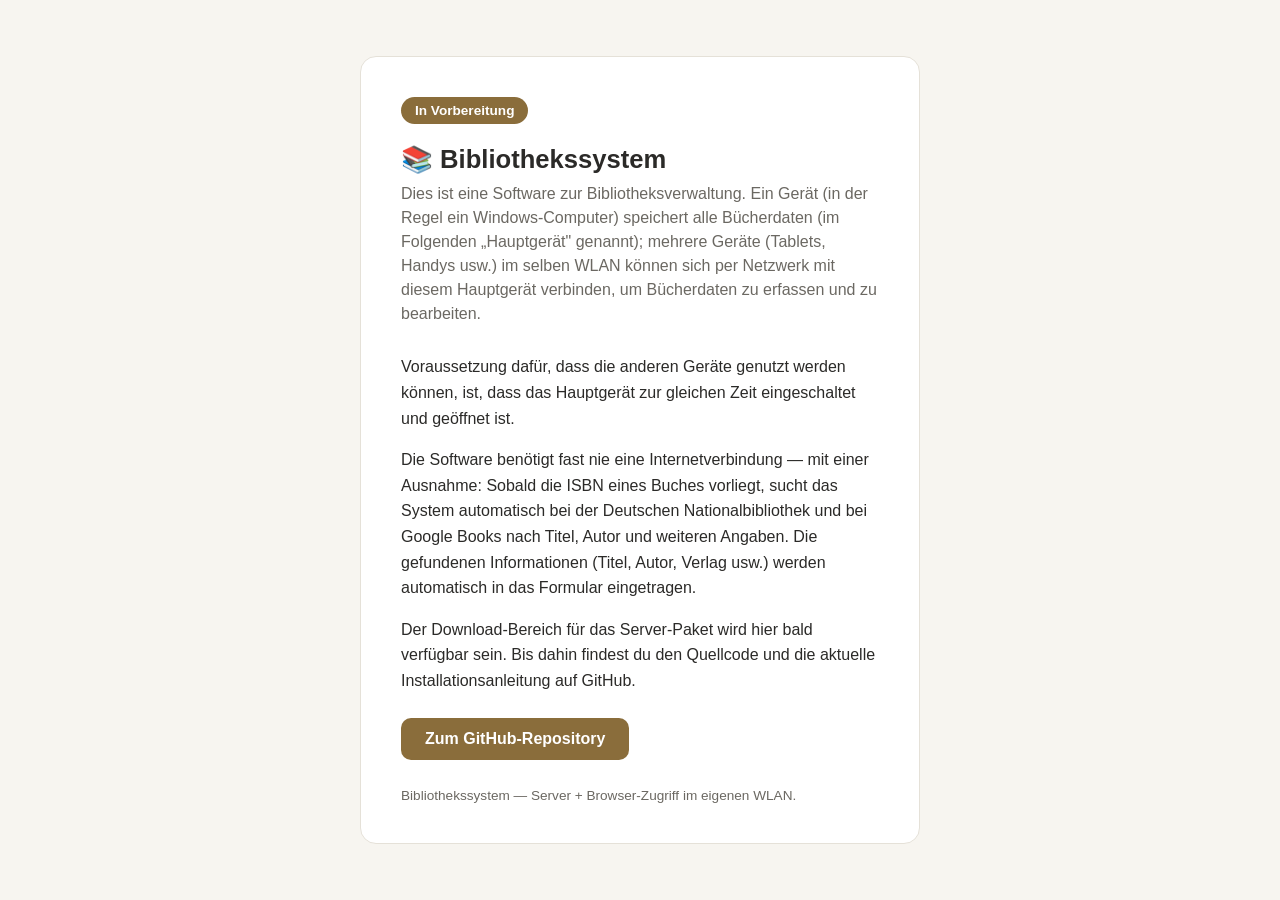
==== landing/index.html @ 5a50552d "Rewrite landing page copy per user's exact wording Clarifies host/client model (Hauptgerät must stay" ====
<!DOCTYPE html>
<html lang="de">
<head>
<meta charset="UTF-8">
<meta name="viewport" content="width=device-width, initial-scale=1.0">
<title>Bibliothekssystem</title>
<style>
  :root {
    color-scheme: light dark;
    --bg: #f7f5f0;
    --card: #ffffff;
    --text: #2b2a28;
    --muted: #6b6862;
    --accent: #8a6d3b;
    --border: #e5e1d8;
  }
  @media (prefers-color-scheme: dark) {
    :root {
      --bg: #1c1b19;
      --card: #26241f;
      --text: #efece5;
      --muted: #a8a49a;
      --accent: #d3a86a;
      --border: #3a372f;
    }
  }
  * { box-sizing: border-box; }
  body {
    margin: 0;
    min-height: 100vh;
    display: flex;
    align-items: center;
    justify-content: center;
    background: var(--bg);
    color: var(--text);
    font-family: -apple-system, "Segoe UI", Roboto, sans-serif;
    padding: 24px;
  }
  .card {
    max-width: 560px;
    width: 100%;
    background: var(--card);
    border: 1px solid var(--border);
    border-radius: 16px;
    padding: 40px;
  }
  h1 {
    margin: 0 0 8px;
    font-size: 1.6rem;
  }
  .sub {
    color: var(--muted);
    margin: 0 0 28px;
    line-height: 1.5;
  }
  .status {
    display: inline-block;
    padding: 6px 14px;
    border-radius: 999px;
    background: var(--accent);
    color: var(--card);
    font-size: 0.85rem;
    font-weight: 600;
    margin-bottom: 20px;
  }
  p { line-height: 1.6; }
  a.btn {
    display: inline-block;
    margin-top: 8px;
    padding: 12px 24px;
    border-radius: 10px;
    background: var(--accent);
    color: var(--card);
    text-decoration: none;
    font-weight: 600;
  }
  footer {
    margin-top: 28px;
    font-size: 0.85rem;
    color: var(--muted);
  }
</style>
</head>
<body>
  <div class="card">
    <span class="status">In Vorbereitung</span>
    <h1>📚 Bibliothekssystem</h1>
    <p class="sub">
      Dies ist eine Software zur Bibliotheksverwaltung. Ein Gerät (in der
      Regel ein Windows-Computer) speichert alle Bücherdaten (im Folgenden
      „Hauptgerät" genannt); mehrere Geräte (Tablets, Handys usw.) im selben
      WLAN können sich per Netzwerk mit diesem Hauptgerät verbinden, um
      Bücherdaten zu erfassen und zu bearbeiten.
    </p>
    <p>
      Voraussetzung dafür, dass die anderen Geräte genutzt werden können,
      ist, dass das Hauptgerät zur gleichen Zeit eingeschaltet und geöffnet
      ist.
    </p>
    <p>
      Die Software benötigt fast nie eine Internetverbindung — mit einer
      Ausnahme: Sobald die ISBN eines Buches vorliegt, sucht das System
      automatisch bei der Deutschen Nationalbibliothek und bei Google Books
      nach Titel, Autor und weiteren Angaben. Die gefundenen Informationen
      (Titel, Autor, Verlag usw.) werden automatisch in das Formular
      eingetragen.
    </p>
    <p>
      Der Download-Bereich für das Server-Paket wird hier bald verfügbar sein.
      Bis dahin findest du den Quellcode und die aktuelle Installationsanleitung
      auf GitHub.
    </p>
    <a class="btn" href="https://github.com/jilinxi123-sudo/bibliothekssystem" target="_blank" rel="noopener">
      Zum GitHub-Repository
    </a>
    <footer>Bibliothekssystem — Server + Browser-Zugriff im eigenen WLAN.</footer>
  </div>
</body>
</html>
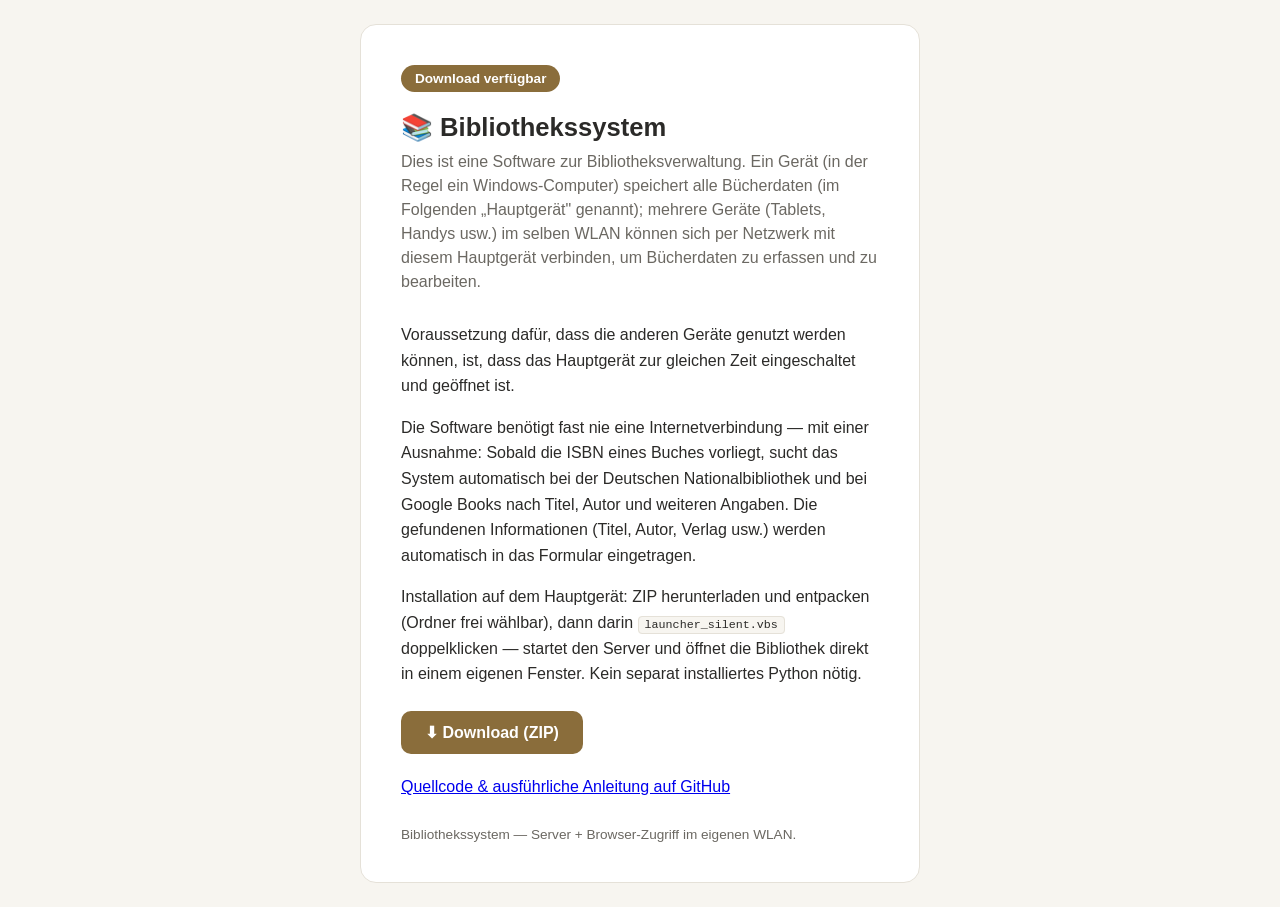
==== commit d49e53c5: "Wire up the real download button on the landing page Points at the GitHub Releases "latest" redirect" ====
--- a/landing/index.html
+++ b/landing/index.html
@@ -64,6 +64,13 @@
     margin-bottom: 20px;
   }
   p { line-height: 1.6; }
+  code {
+    background: var(--bg);
+    border: 1px solid var(--border);
+    border-radius: 4px;
+    padding: 1px 6px;
+    font-size: 0.9em;
+  }
   a.btn {
     display: inline-block;
     margin-top: 8px;
@@ -83,7 +90,7 @@
 </head>
 <body>
   <div class="card">
-    <span class="status">In Vorbereitung</span>
+    <span class="status">Download verfügbar</span>
     <h1>📚 Bibliothekssystem</h1>
     <p class="sub">
       Dies ist eine Software zur Bibliotheksverwaltung. Ein Gerät (in der
@@ -106,13 +113,19 @@
       eingetragen.
     </p>
     <p>
-      Der Download-Bereich für das Server-Paket wird hier bald verfügbar sein.
-      Bis dahin findest du den Quellcode und die aktuelle Installationsanleitung
-      auf GitHub.
+      Installation auf dem Hauptgerät: ZIP herunterladen und entpacken (Ordner
+      frei wählbar), dann darin <code>launcher_silent.vbs</code> doppelklicken
+      — startet den Server und öffnet die Bibliothek direkt in einem eigenen
+      Fenster. Kein separat installiertes Python nötig.
     </p>
-    <a class="btn" href="https://github.com/jilinxi123-sudo/bibliothekssystem" target="_blank" rel="noopener">
-      Zum GitHub-Repository
+    <a class="btn" href="https://github.com/jilinxi123-sudo/bibliothekssystem/releases/latest/download/Bibliothekssystem-Portable.zip">
+      ⬇ Download (ZIP)
     </a>
+    <p style="margin-top:20px;">
+      <a href="https://github.com/jilinxi123-sudo/bibliothekssystem" target="_blank" rel="noopener">
+        Quellcode &amp; ausführliche Anleitung auf GitHub
+      </a>
+    </p>
     <footer>Bibliothekssystem — Server + Browser-Zugriff im eigenen WLAN.</footer>
   </div>
 </body>
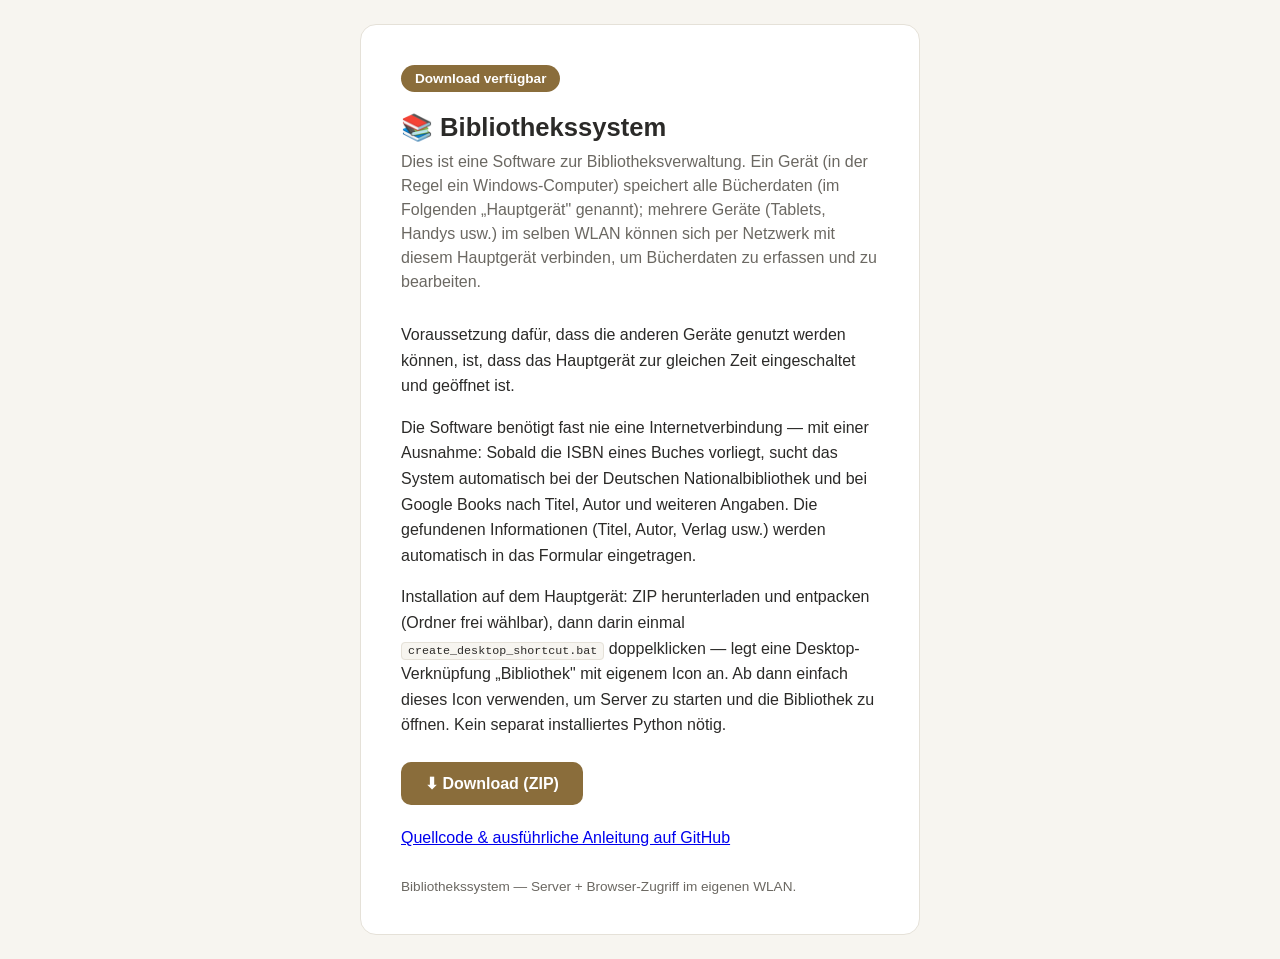
==== commit 6372f480: "Point install instructions at create_desktop_shortcut.bat first The bare launcher_silent.vbs sitting" ====
--- a/landing/index.html
+++ b/landing/index.html
@@ -114,9 +114,10 @@
     </p>
     <p>
       Installation auf dem Hauptgerät: ZIP herunterladen und entpacken (Ordner
-      frei wählbar), dann darin <code>launcher_silent.vbs</code> doppelklicken
-      — startet den Server und öffnet die Bibliothek direkt in einem eigenen
-      Fenster. Kein separat installiertes Python nötig.
+      frei wählbar), dann darin einmal <code>create_desktop_shortcut.bat</code>
+      doppelklicken — legt eine Desktop-Verknüpfung „Bibliothek" mit eigenem
+      Icon an. Ab dann einfach dieses Icon verwenden, um Server zu starten und
+      die Bibliothek zu öffnen. Kein separat installiertes Python nötig.
     </p>
     <a class="btn" href="https://github.com/jilinxi123-sudo/bibliothekssystem/releases/latest/download/Bibliothekssystem-Portable.zip">
       ⬇ Download (ZIP)
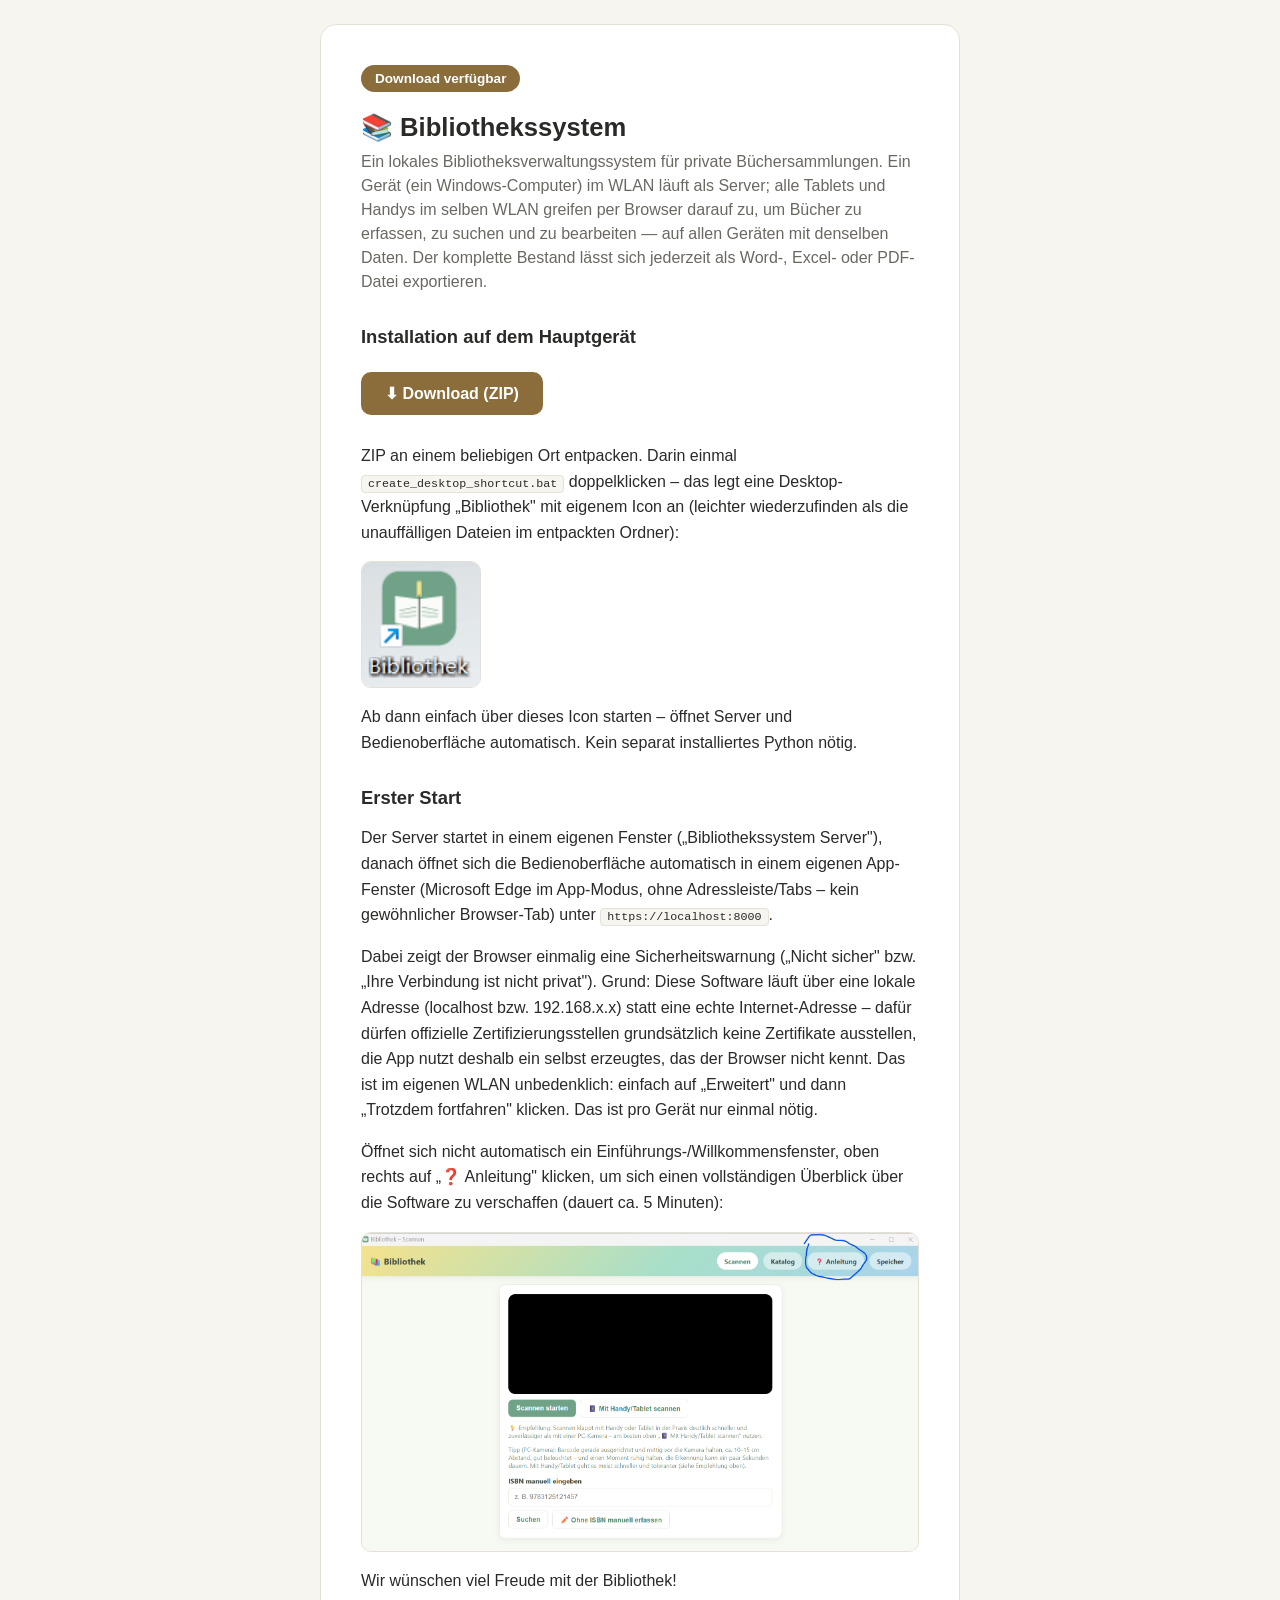
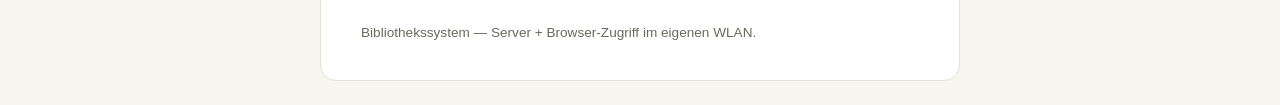
==== commit bf3f3356: "Rewrite landing page with full install walkthrough Replaces the GitHub-link handoff with the actual " ====
--- a/landing/index.html
+++ b/landing/index.html
@@ -37,7 +37,7 @@
     padding: 24px;
   }
   .card {
-    max-width: 560px;
+    max-width: 640px;
     width: 100%;
     background: var(--card);
     border: 1px solid var(--border);
@@ -48,9 +48,13 @@
     margin: 0 0 8px;
     font-size: 1.6rem;
   }
+  h2 {
+    margin: 32px 0 12px;
+    font-size: 1.15rem;
+  }
   .sub {
     color: var(--muted);
-    margin: 0 0 28px;
+    margin: 0 0 8px;
     line-height: 1.5;
   }
   .status {
@@ -73,7 +77,7 @@
   }
   a.btn {
     display: inline-block;
-    margin-top: 8px;
+    margin: 12px 0;
     padding: 12px 24px;
     border-radius: 10px;
     background: var(--accent);
@@ -81,8 +85,22 @@
     text-decoration: none;
     font-weight: 600;
   }
+  .shot {
+    max-width: 100%;
+    border: 1px solid var(--border);
+    border-radius: 10px;
+    display: block;
+    margin: 14px 0;
+  }
+  .icon-shot {
+    width: 120px;
+    background: var(--card);
+  }
+  .app-shot {
+    background: var(--card);
+  }
   footer {
-    margin-top: 28px;
+    margin-top: 32px;
     font-size: 0.85rem;
     color: var(--muted);
   }
@@ -93,40 +111,57 @@
     <span class="status">Download verfügbar</span>
     <h1>📚 Bibliothekssystem</h1>
     <p class="sub">
-      Dies ist eine Software zur Bibliotheksverwaltung. Ein Gerät (in der
-      Regel ein Windows-Computer) speichert alle Bücherdaten (im Folgenden
-      „Hauptgerät" genannt); mehrere Geräte (Tablets, Handys usw.) im selben
-      WLAN können sich per Netzwerk mit diesem Hauptgerät verbinden, um
-      Bücherdaten zu erfassen und zu bearbeiten.
+      Ein lokales Bibliotheksverwaltungssystem für private Büchersammlungen.
+      Ein Gerät (ein Windows-Computer) im WLAN läuft als Server; alle Tablets
+      und Handys im selben WLAN greifen per Browser darauf zu, um Bücher zu
+      erfassen, zu suchen und zu bearbeiten — auf allen Geräten mit denselben
+      Daten. Der komplette Bestand lässt sich jederzeit als Word-, Excel-
+      oder PDF-Datei exportieren.
     </p>
-    <p>
-      Voraussetzung dafür, dass die anderen Geräte genutzt werden können,
-      ist, dass das Hauptgerät zur gleichen Zeit eingeschaltet und geöffnet
-      ist.
-    </p>
-    <p>
-      Die Software benötigt fast nie eine Internetverbindung — mit einer
-      Ausnahme: Sobald die ISBN eines Buches vorliegt, sucht das System
-      automatisch bei der Deutschen Nationalbibliothek und bei Google Books
-      nach Titel, Autor und weiteren Angaben. Die gefundenen Informationen
-      (Titel, Autor, Verlag usw.) werden automatisch in das Formular
-      eingetragen.
-    </p>
-    <p>
-      Installation auf dem Hauptgerät: ZIP herunterladen und entpacken (Ordner
-      frei wählbar), dann darin einmal <code>create_desktop_shortcut.bat</code>
-      doppelklicken — legt eine Desktop-Verknüpfung „Bibliothek" mit eigenem
-      Icon an. Ab dann einfach dieses Icon verwenden, um Server zu starten und
-      die Bibliothek zu öffnen. Kein separat installiertes Python nötig.
-    </p>
+
+    <h2>Installation auf dem Hauptgerät</h2>
     <a class="btn" href="https://github.com/jilinxi123-sudo/bibliothekssystem/releases/latest/download/Bibliothekssystem-Portable.zip">
       ⬇ Download (ZIP)
     </a>
-    <p style="margin-top:20px;">
-      <a href="https://github.com/jilinxi123-sudo/bibliothekssystem" target="_blank" rel="noopener">
-        Quellcode &amp; ausführliche Anleitung auf GitHub
-      </a>
+    <p>
+      ZIP an einem beliebigen Ort entpacken. Darin einmal
+      <code>create_desktop_shortcut.bat</code> doppelklicken – das legt eine
+      Desktop-Verknüpfung „Bibliothek" mit eigenem Icon an (leichter
+      wiederzufinden als die unauffälligen Dateien im entpackten Ordner):
     </p>
+    <img class="shot icon-shot" src="icon.png" alt="Desktop-Verknüpfung „Bibliothek" mit Buch-Icon">
+    <p>
+      Ab dann einfach über dieses Icon starten – öffnet Server und
+      Bedienoberfläche automatisch. Kein separat installiertes Python nötig.
+    </p>
+
+    <h2>Erster Start</h2>
+    <p>
+      Der Server startet in einem eigenen Fenster („Bibliothekssystem
+      Server"), danach öffnet sich die Bedienoberfläche automatisch in einem
+      eigenen App-Fenster (Microsoft Edge im App-Modus, ohne
+      Adressleiste/Tabs – kein gewöhnlicher Browser-Tab) unter
+      <code>https://localhost:8000</code>.
+    </p>
+    <p>
+      Dabei zeigt der Browser einmalig eine Sicherheitswarnung („Nicht
+      sicher" bzw. „Ihre Verbindung ist nicht privat"). Grund: Diese Software
+      läuft über eine lokale Adresse (localhost bzw. 192.168.x.x) statt eine
+      echte Internet-Adresse – dafür dürfen offizielle Zertifizierungsstellen
+      grundsätzlich keine Zertifikate ausstellen, die App nutzt deshalb ein
+      selbst erzeugtes, das der Browser nicht kennt. Das ist im eigenen WLAN
+      unbedenklich: einfach auf „Erweitert" und dann „Trotzdem fortfahren"
+      klicken. Das ist pro Gerät nur einmal nötig.
+    </p>
+    <p>
+      Öffnet sich nicht automatisch ein Einführungs-/Willkommensfenster, oben
+      rechts auf „❓ Anleitung" klicken, um sich einen vollständigen Überblick
+      über die Software zu verschaffen (dauert ca. 5 Minuten):
+    </p>
+    <img class="shot app-shot" src="anleitung.png" alt="Anleitung-Button oben rechts in der Bibliothek-Bedienoberfläche">
+
+    <p>Wir wünschen viel Freude mit der Bibliothek!</p>
+
     <footer>Bibliothekssystem — Server + Browser-Zugriff im eigenen WLAN.</footer>
   </div>
 </body>
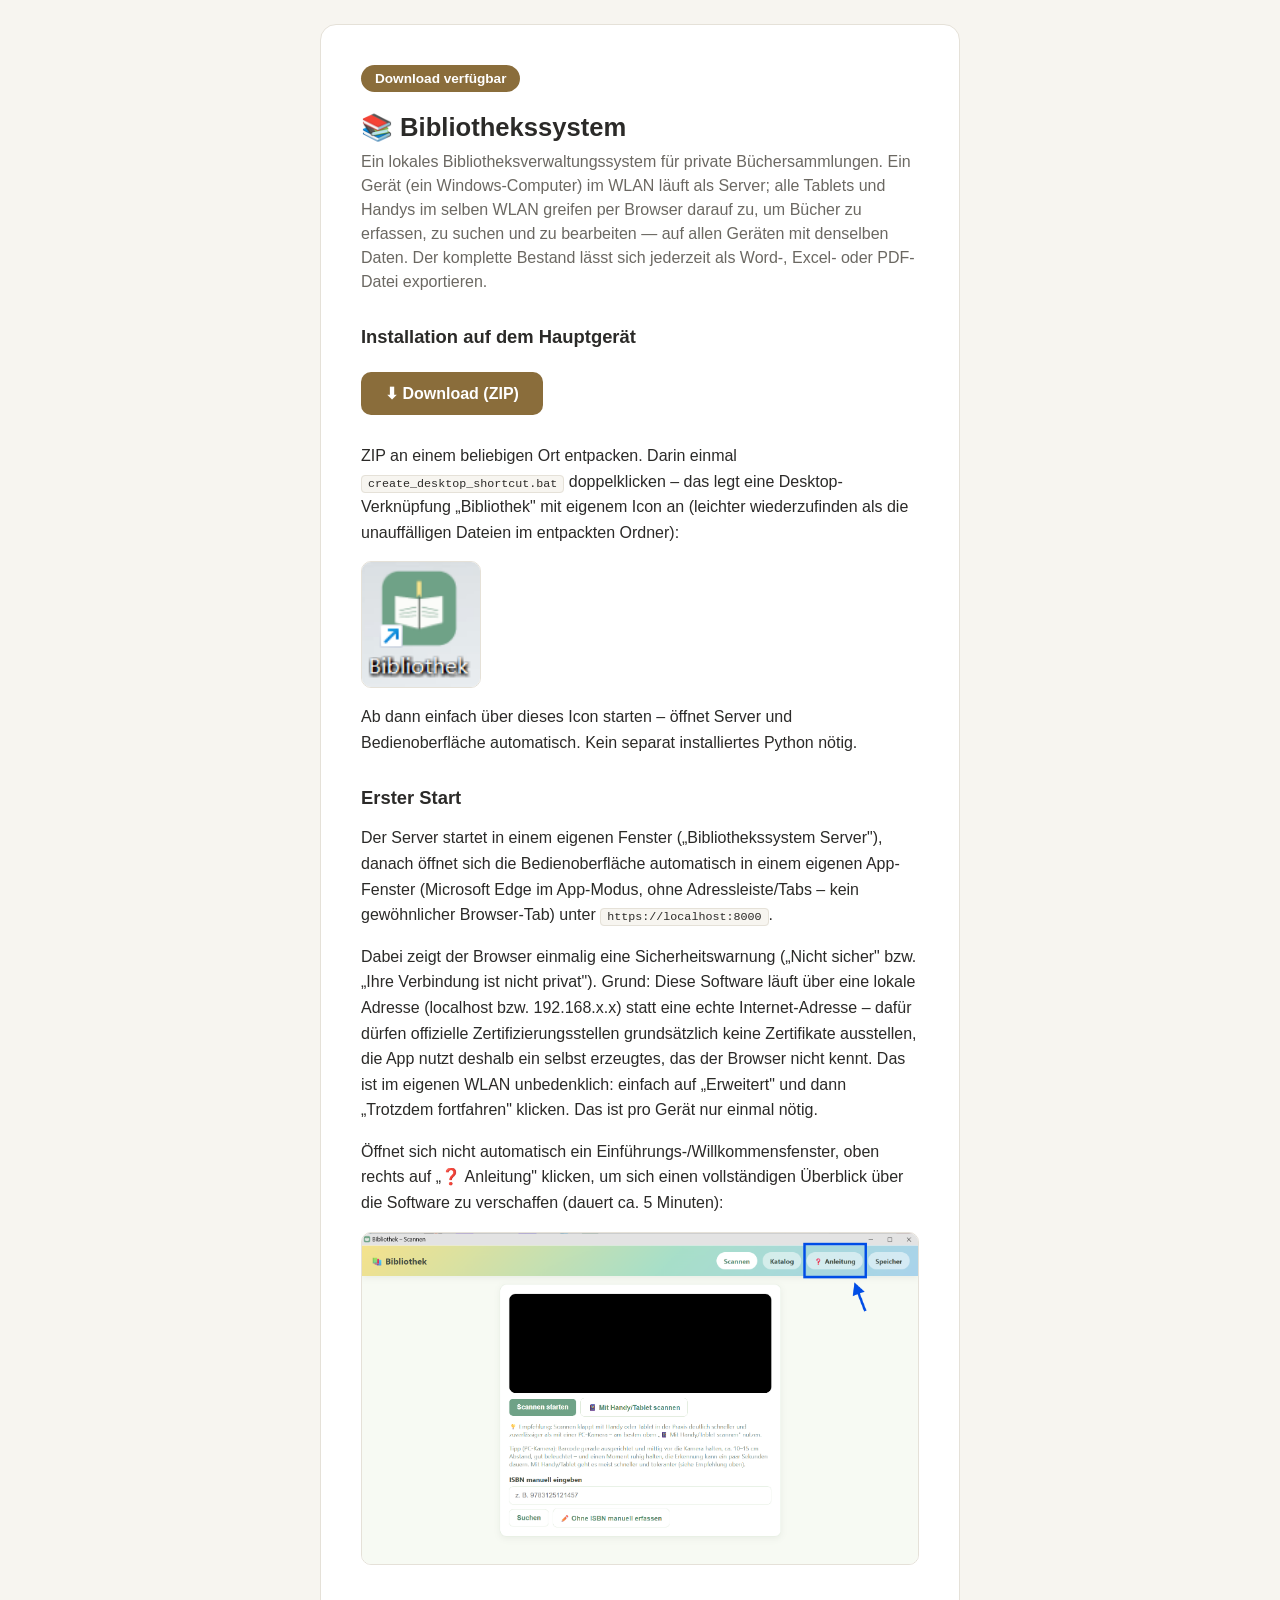
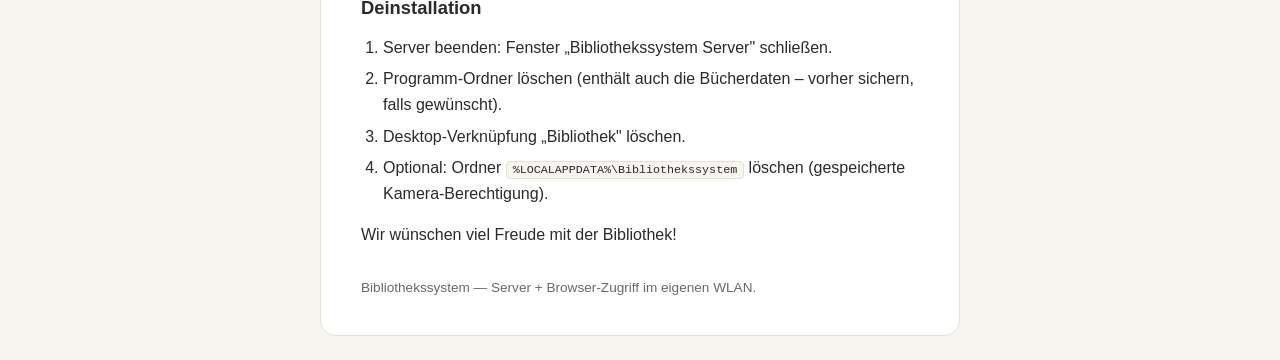
==== commit 46c2c398: "Add uninstall steps to landing page, update Anleitung screenshot Numbered list before the closing li" ====
--- a/landing/index.html
+++ b/landing/index.html
@@ -68,6 +68,8 @@
     margin-bottom: 20px;
   }
   p { line-height: 1.6; }
+  ol { line-height: 1.6; padding-left: 22px; }
+  li { margin-bottom: 6px; }
   code {
     background: var(--bg);
     border: 1px solid var(--border);
@@ -160,6 +162,14 @@
     </p>
     <img class="shot app-shot" src="anleitung.png" alt="Anleitung-Button oben rechts in der Bibliothek-Bedienoberfläche">
 
+    <h2>Deinstallation</h2>
+    <ol>
+      <li>Server beenden: Fenster „Bibliothekssystem Server" schließen.</li>
+      <li>Programm-Ordner löschen (enthält auch die Bücherdaten – vorher sichern, falls gewünscht).</li>
+      <li>Desktop-Verknüpfung „Bibliothek" löschen.</li>
+      <li>Optional: Ordner <code>%LOCALAPPDATA%\Bibliothekssystem</code> löschen (gespeicherte Kamera-Berechtigung).</li>
+    </ol>
+
     <p>Wir wünschen viel Freude mit der Bibliothek!</p>
 
     <footer>Bibliothekssystem — Server + Browser-Zugriff im eigenen WLAN.</footer>
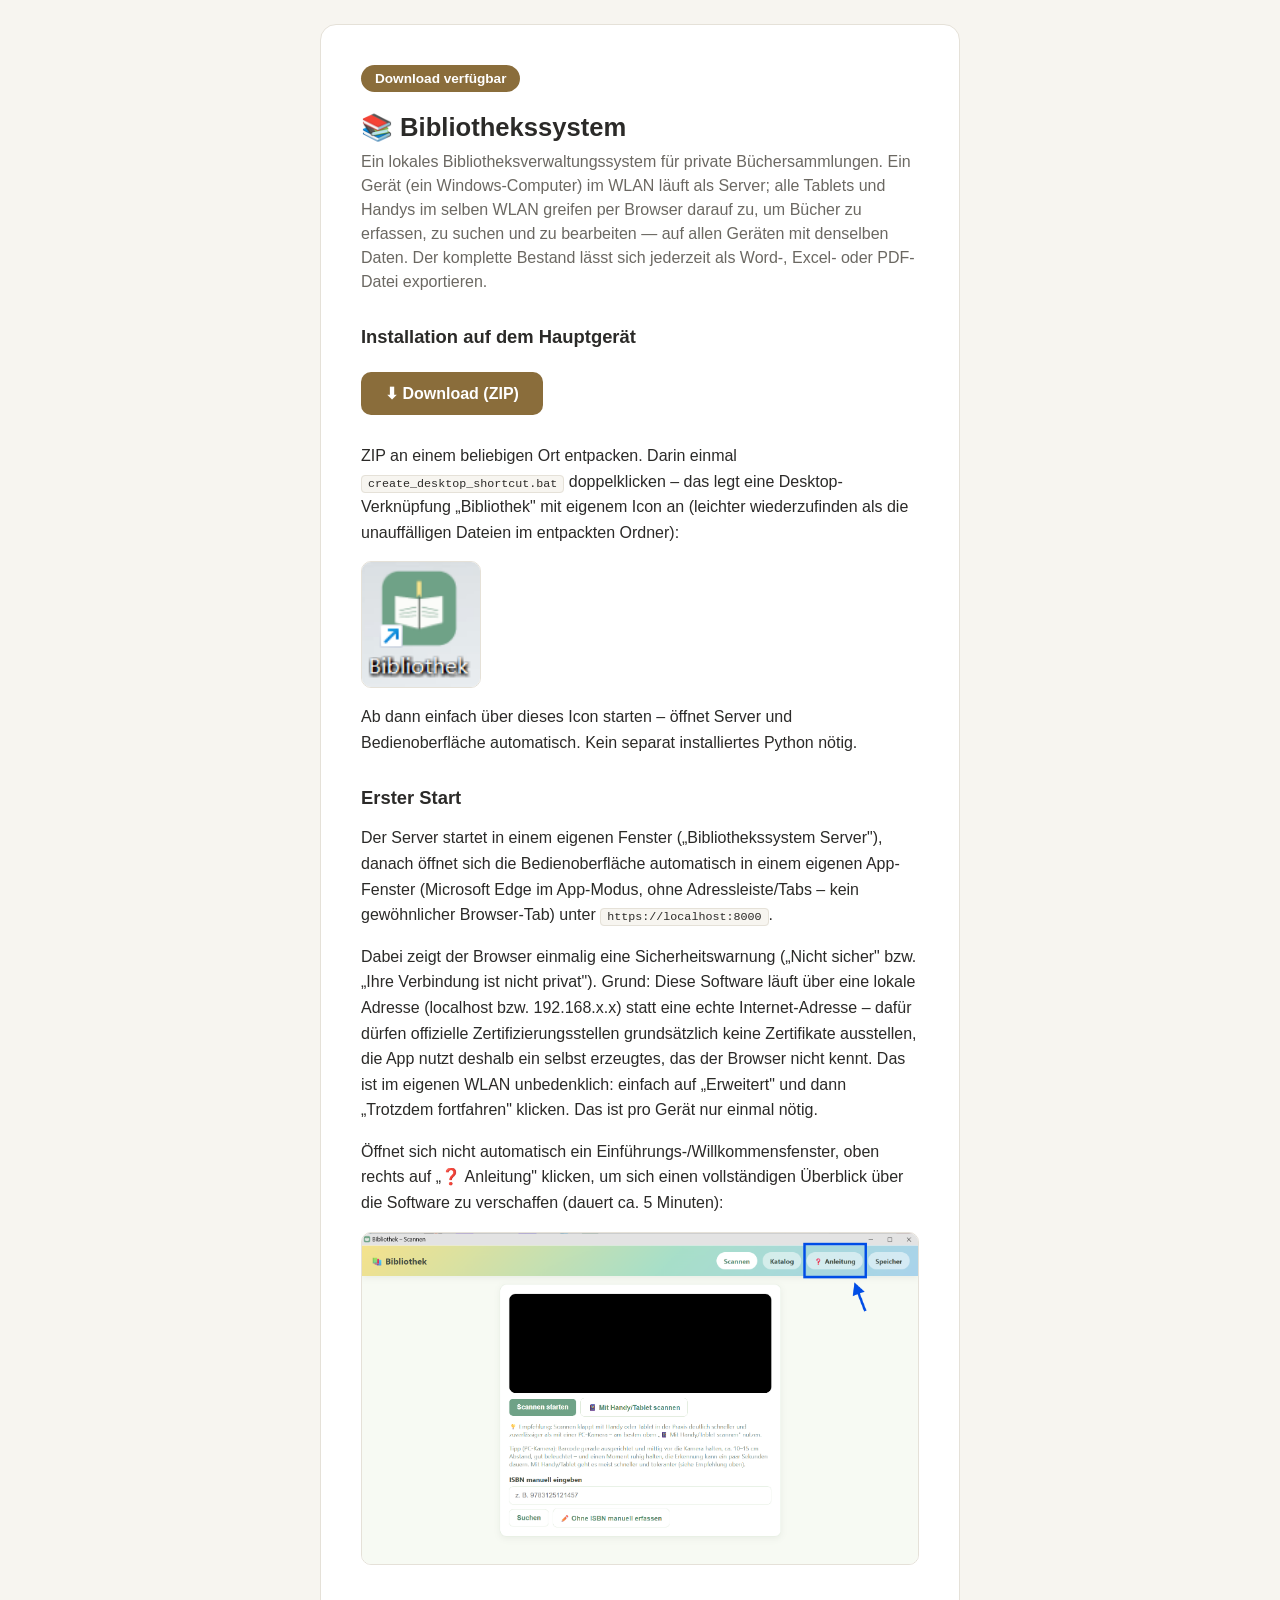
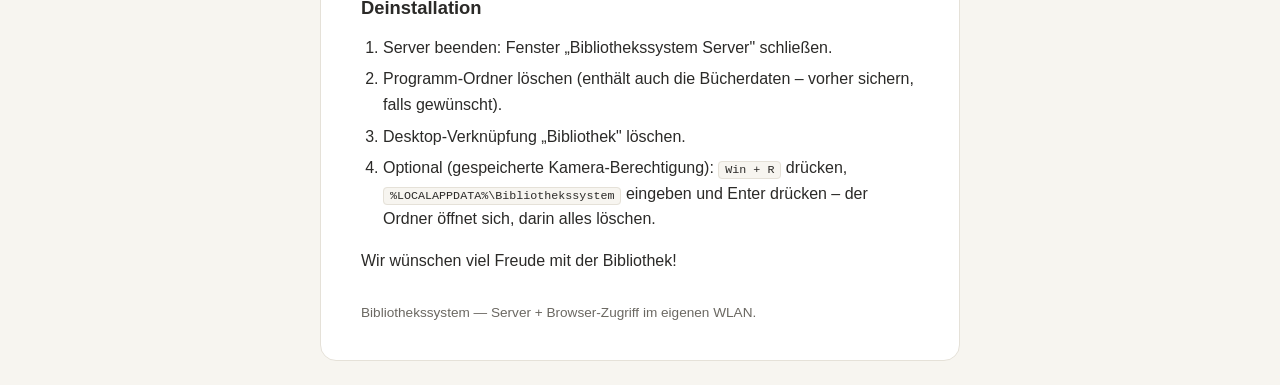
==== commit 16f063cb: "Clarify how to reach the LOCALAPPDATA folder in the uninstall step" ====
--- a/landing/index.html
+++ b/landing/index.html
@@ -167,7 +167,11 @@
       <li>Server beenden: Fenster „Bibliothekssystem Server" schließen.</li>
       <li>Programm-Ordner löschen (enthält auch die Bücherdaten – vorher sichern, falls gewünscht).</li>
       <li>Desktop-Verknüpfung „Bibliothek" löschen.</li>
-      <li>Optional: Ordner <code>%LOCALAPPDATA%\Bibliothekssystem</code> löschen (gespeicherte Kamera-Berechtigung).</li>
+      <li>
+        Optional (gespeicherte Kamera-Berechtigung): <code>Win + R</code>
+        drücken, <code>%LOCALAPPDATA%\Bibliothekssystem</code> eingeben und
+        Enter drücken – der Ordner öffnet sich, darin alles löschen.
+      </li>
     </ol>
 
     <p>Wir wünschen viel Freude mit der Bibliothek!</p>
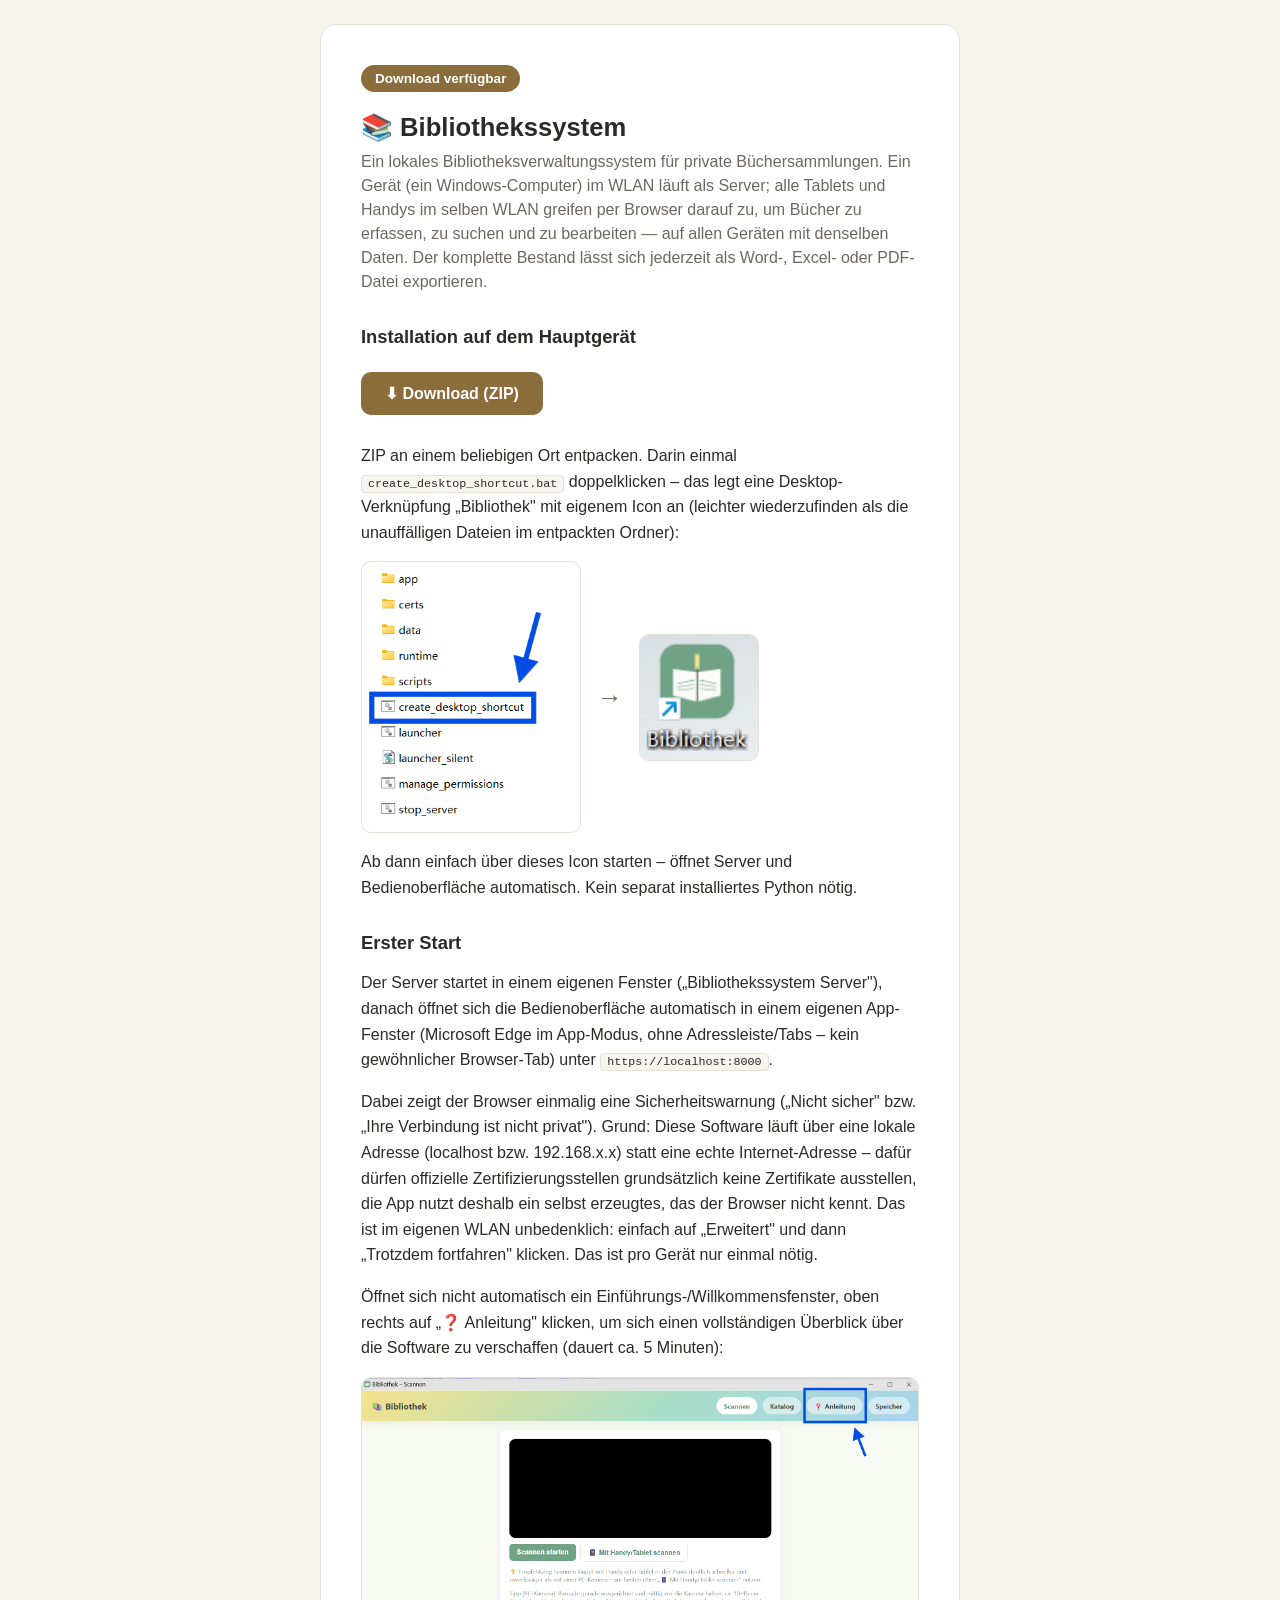
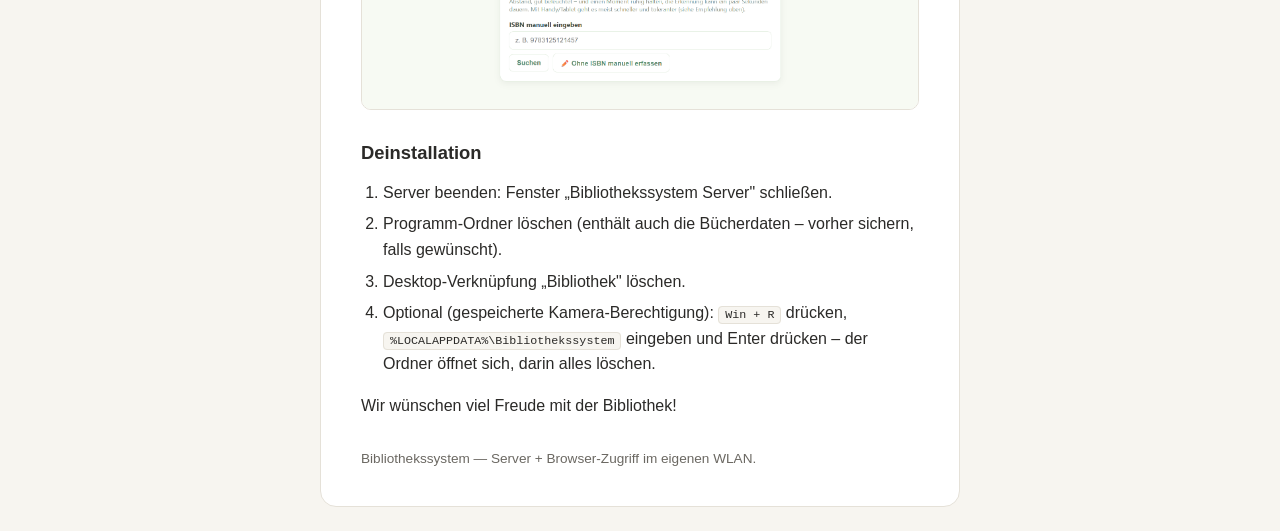
==== commit 1b5b1c94: "Add folder-listing screenshot before the shortcut icon on landing page Shows which file to click (cr" ====
--- a/landing/index.html
+++ b/landing/index.html
@@ -94,6 +94,24 @@
     display: block;
     margin: 14px 0;
   }
+  .shot-row {
+    display: flex;
+    align-items: center;
+    gap: 16px;
+    flex-wrap: wrap;
+    margin: 14px 0;
+  }
+  .shot-row .shot {
+    margin: 0;
+  }
+  .shot-arrow {
+    font-size: 1.6rem;
+    color: var(--muted);
+  }
+  .folder-shot {
+    width: 220px;
+    background: var(--card);
+  }
   .icon-shot {
     width: 120px;
     background: var(--card);
@@ -131,7 +149,11 @@
       Desktop-Verknüpfung „Bibliothek" mit eigenem Icon an (leichter
       wiederzufinden als die unauffälligen Dateien im entpackten Ordner):
     </p>
-    <img class="shot icon-shot" src="icon.png" alt="Desktop-Verknüpfung „Bibliothek" mit Buch-Icon">
+    <div class="shot-row">
+      <img class="shot folder-shot" src="shortcut.png" alt="Datei „create_desktop_shortcut" im entpackten Ordner">
+      <span class="shot-arrow">→</span>
+      <img class="shot icon-shot" src="icon.png" alt="Desktop-Verknüpfung „Bibliothek" mit Buch-Icon">
+    </div>
     <p>
       Ab dann einfach über dieses Icon starten – öffnet Server und
       Bedienoberfläche automatisch. Kein separat installiertes Python nötig.
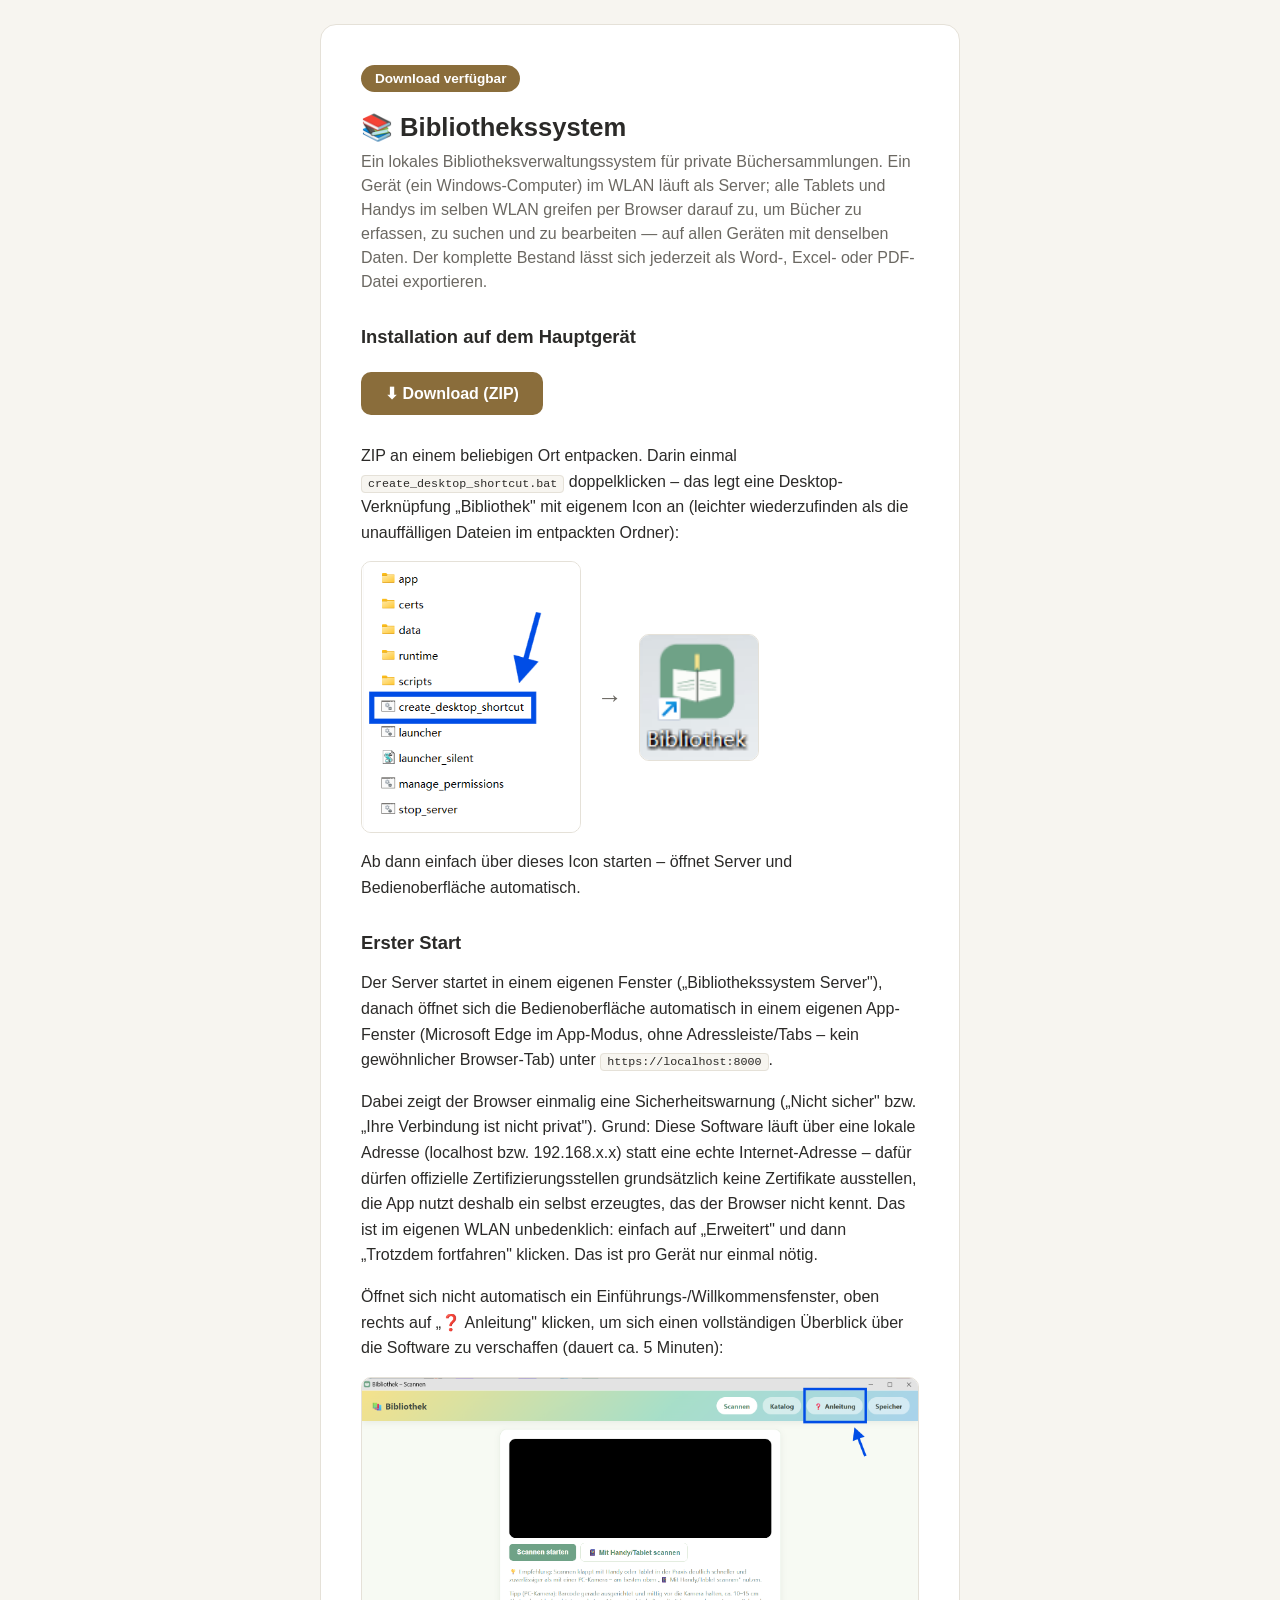
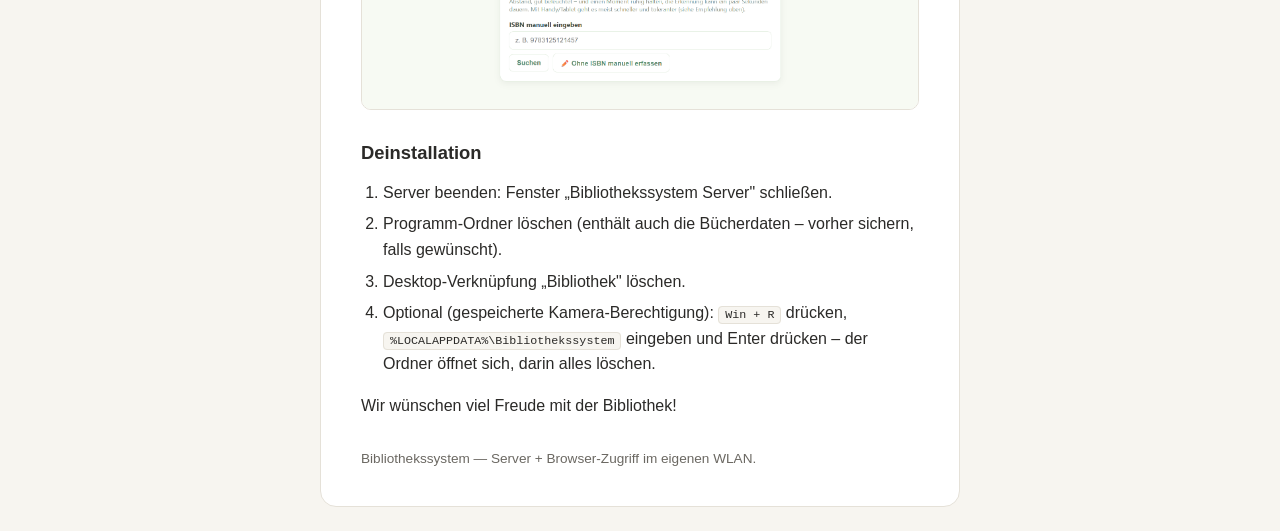
==== commit f5bc7998: "Trim landing page copy" ====
--- a/landing/index.html
+++ b/landing/index.html
@@ -156,7 +156,7 @@
     </div>
     <p>
       Ab dann einfach über dieses Icon starten – öffnet Server und
-      Bedienoberfläche automatisch. Kein separat installiertes Python nötig.
+      Bedienoberfläche automatisch.
     </p>
 
     <h2>Erster Start</h2>
